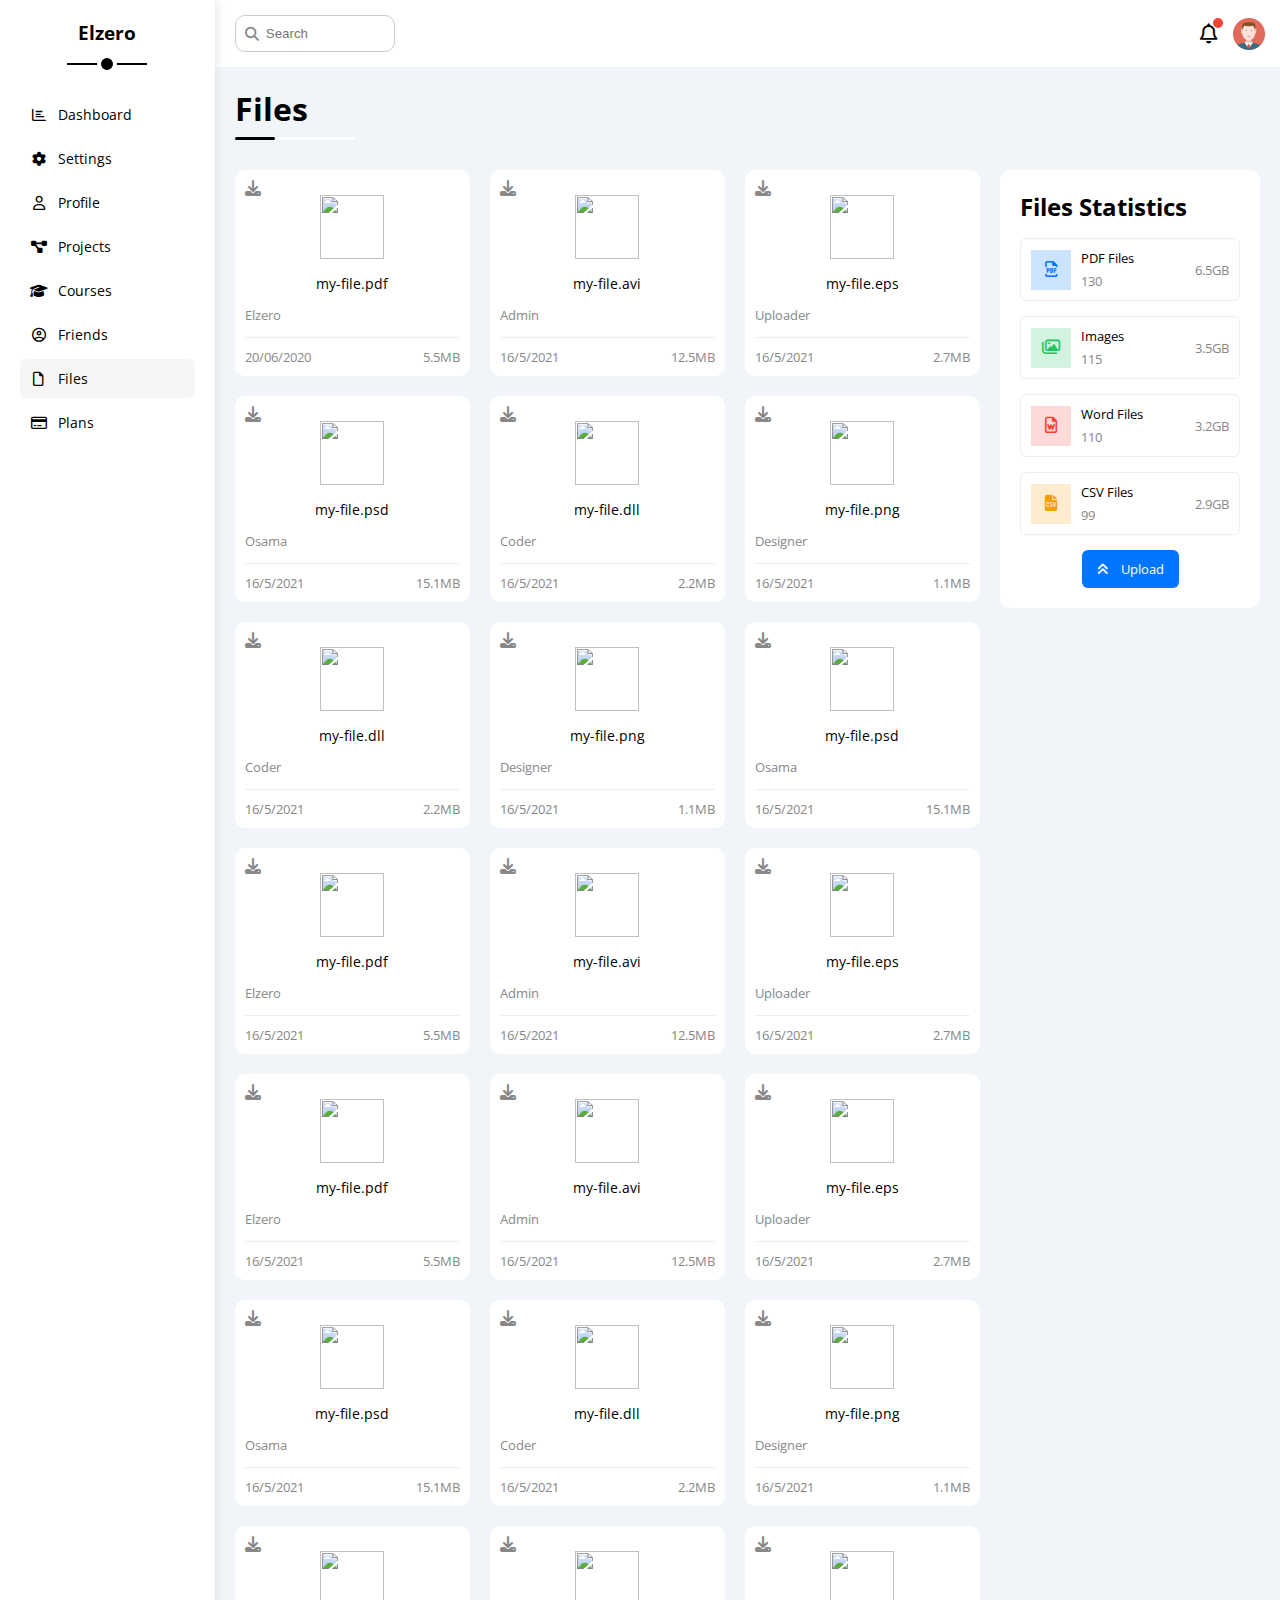
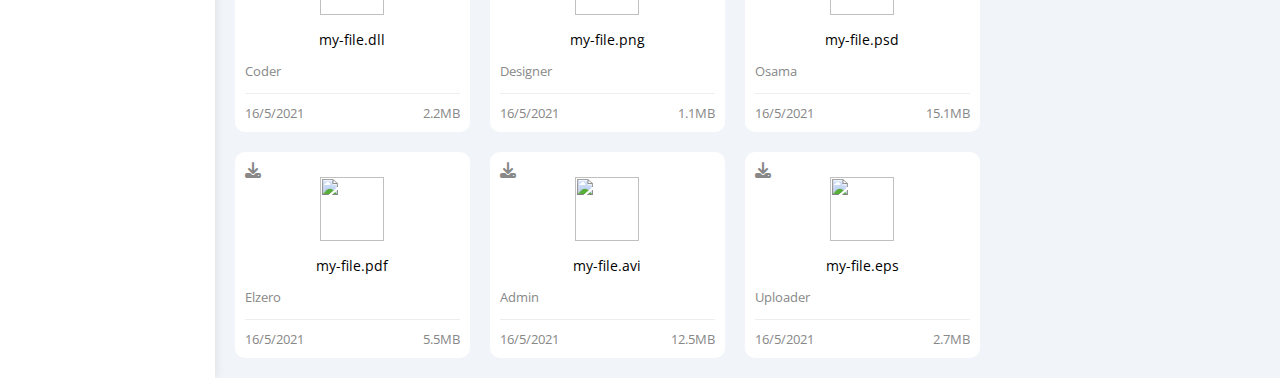
==== files.html @ bc7a1bca "Add files via upload" ====
<!DOCTYPE html>
<html lang="en">
  <head>
    <meta charset="UTF-8" />
    <meta http-equiv="X-UA-Compatible" content="IE=edge" />
    <meta name="viewport" content="width=device-width, initial-scale=1.0" />
    <title>Files</title>
    <link rel="stylesheet" href="./Css/All.min.css" />
    <link rel="stylesheet" href="./Css/Framework.css" />
    <link rel="stylesheet" href="./Css/Master.css" />
    <!-- <link rel="stylesheet" href="./Css/Normalize.css" /> -->
    <link rel="preconnect" href="https://fonts.googleapis.com" />
    <link rel="preconnect" href="https://fonts.gstatic.com" crossorigin />
    <link
      href="https://fonts.googleapis.com/css2?family=Open+Sans:wght@300;500&display=swap"
      rel="stylesheet"
    />
  </head>
  <body>
    <div class="page d-flex">
      <div class="sidebar bg-white p-20 p-relative">
        <h3 class="p-relative text-c mt-0">Elzero</h3>
        <ul>
          <li>
            <a
              class="d-flex align-center fs-14 c-black rad-6 p-10"
              href="index.html"
            >
              <i class="fa-regular fa-chart-bar fa-fw"></i>
              <span>Dashboard</span>
            </a>
          </li>
          <li>
            <a
              class="d-flex align-center fs-14 c-black rad-6 p-10"
              href="settings.html"
            >
              <i class="fa-solid fa-gear fa-fw"></i>
              <span>Settings</span>
            </a>
          </li>
          <li>
            <a
              class="d-flex align-center fs-14 c-black rad-6 p-10"
              href="profile.html"
            >
              <i class="fa-regular fa-user fa-fw"></i>
              <span>Profile</span>
            </a>
          </li>
          <li>
            <a
              class="d-flex align-center fs-14 c-black rad-6 p-10"
              href="projects.html"
            >
              <i class="fa-solid fa-diagram-project fa-fw"></i>
              <span>Projects</span>
            </a>
          </li>
          <li>
            <a
              class="d-flex align-center fs-14 c-black rad-6 p-10"
              href="courses.html"
            >
              <i class="fa-solid fa-graduation-cap fa-fw"></i>
              <span>Courses</span>
            </a>
          </li>
          <li>
            <a
              class="d-flex align-center fs-14 c-black rad-6 p-10"
              href="friends.html"
            >
              <i class="fa-regular fa-circle-user fa-fw"></i>
              <span>Friends</span>
            </a>
          </li>
          <li>
            <a
              class="active d-flex align-center fs-14 c-black rad-6 p-10"
              href="files.html"
            >
              <i class="fa-regular fa-file fa-fw"></i>
              <span>Files</span>
            </a>
          </li>
          <li>
            <a
              class="d-flex align-center fs-14 c-black rad-6 p-10"
              href="plans.html"
            >
              <i class="fa-regular fa-credit-card fa-fw"></i>
              <span>Plans</span>
            </a>
          </li>
        </ul>
      </div>
      <div class="content w-full">
        <!-- Start Head -->
        <div class="head bg-white p-15 between-flex">
          <div class="search p-relative">
            <input class="p-10" type="search" placeholder="Search" />
          </div>
          <div class="icons d-flex align-center">
            <span class="notification p-relative">
              <i class="fa-regular fa-bell fa-lg"></i>
            </span>
            <img src="./Img/avatar.png" alt="" />
          </div>
        </div>
        <!-- End Head -->
        <h1 class="p-relative">Files</h1>
        <div class="files-page d-flex m-20 gap-20">
          <div class="files-stats p-20 bg-white rad-10">
            <h2 class="mt-0 mb-15 txt-c-mobile">Files Statistics</h2>
            <div class="d-flex align-center border-eee p-10 rad-6 mb-15 fs-13">
              <i
                class="fa-regular fa-file-pdf fa-lg blue center-flex c-blue icon"
              ></i>
              <div class="info">
                <span>PDF Files</span>
                <span class="c-grey d-block mt-5">130</span>
              </div>
              <div class="size c-grey">6.5GB</div>
            </div>
            <div class="d-flex align-center border-eee p-10 rad-6 mb-15 fs-13">
              <i
                class="fa-regular fa-images fa-lg green center-flex c-green icon"
              ></i>
              <div class="info">
                <span>Images</span>
                <span class="c-grey d-block mt-5">115</span>
              </div>
              <div class="size c-grey">3.5GB</div>
            </div>
            <div class="d-flex align-center border-eee p-10 rad-6 mb-15 fs-13">
              <i
                class="fa-regular fa-file-word fa-lg red center-flex c-red icon"
              ></i>
              <div class="info">
                <span>Word Files</span>
                <span class="c-grey d-block mt-5">110</span>
              </div>
              <div class="size c-grey">3.2GB</div>
            </div>
            <div class="d-flex align-center border-eee p-10 rad-6 fs-13">
              <i
                class="fa-solid fa-file-csv fa-lg orange center-flex c-orange icon"
              ></i>
              <div class="info">
                <span>CSV Files</span>
                <span class="c-grey d-block mt-5">99</span>
              </div>
              <div class="size c-grey">2.9GB</div>
            </div>
            <a class="upload bg-blue c-white fs-13 rad-6 d-block w-fit" href="#"
              ><i class="fa-solid fa-angles-up mr-10"></i> Upload</a
            >
          </div>
          <div class="files-content d-grid gap-20">
            <div class="file bg-white p-10 rad-10">
              <i class="fa-solid fa-download c-grey p-absolute"></i>
              <div class="icon txt-c">
                <img class="mt-15 mb-15" src="./img/pdf.svg" alt="" />
              </div>
              <div class="txt-c mb-10 fs-14">my-file.pdf</div>
              <p class="c-grey fs-13">Elzero</p>
              <div class="info between-flex mt-10 pt-10 fs-13 c-grey">
                <span>20/06/2020</span>
                <span>5.5MB</span>
              </div>
            </div>
            <div class="file bg-white p-10 rad-10">
              <i class="fa-solid fa-download c-grey p-absolute"></i>
              <div class="icon txt-c">
                <img class="mt-15 mb-15" src="./img/avi.svg" alt="" />
              </div>
              <div class="txt-c mb-10 fs-14">my-file.avi</div>
              <p class="c-grey fs-13">Admin</p>
              <div class="info between-flex mt-10 pt-10 fs-13 c-grey">
                <span>16/5/2021</span>
                <span>12.5MB</span>
              </div>
            </div>
            <div class="file bg-white p-10 rad-10">
              <i class="fa-solid fa-download c-grey p-absolute"></i>
              <div class="icon txt-c">
                <img class="mt-15 mb-15" src="./img/eps.svg" alt="" />
              </div>
              <div class="txt-c mb-10 fs-14">my-file.eps</div>
              <p class="c-grey fs-13">Uploader</p>
              <div class="info between-flex mt-10 pt-10 fs-13 c-grey">
                <span>16/5/2021</span>
                <span>2.7MB</span>
              </div>
            </div>
            <div class="file bg-white p-10 rad-10">
              <i class="fa-solid fa-download c-grey p-absolute"></i>
              <div class="icon txt-c">
                <img class="mt-15 mb-15" src="./img/psd.svg" alt="" />
              </div>
              <div class="txt-c mb-10 fs-14">my-file.psd</div>
              <p class="c-grey fs-13">Osama</p>
              <div class="info between-flex mt-10 pt-10 fs-13 c-grey">
                <span>16/5/2021</span>
                <span>15.1MB</span>
              </div>
            </div>
            <div class="file bg-white p-10 rad-10">
              <i class="fa-solid fa-download c-grey p-absolute"></i>
              <div class="icon txt-c">
                <img class="mt-15 mb-15" src="./img/dll.svg" alt="" />
              </div>
              <div class="txt-c mb-10 fs-14">my-file.dll</div>
              <p class="c-grey fs-13">Coder</p>
              <div class="info between-flex mt-10 pt-10 fs-13 c-grey">
                <span>16/5/2021</span>
                <span>2.2MB</span>
              </div>
            </div>
            <div class="file bg-white p-10 rad-10">
              <i class="fa-solid fa-download c-grey p-absolute"></i>
              <div class="icon txt-c">
                <img class="mt-15 mb-15" src="./img/png.svg" alt="" />
              </div>
              <div class="txt-c mb-10 fs-14">my-file.png</div>
              <p class="c-grey fs-13">Designer</p>
              <div class="info between-flex mt-10 pt-10 fs-13 c-grey">
                <span>16/5/2021</span>
                <span>1.1MB</span>
              </div>
            </div>
            <div class="file bg-white p-10 rad-10">
              <i class="fa-solid fa-download c-grey p-absolute"></i>
              <div class="icon txt-c">
                <img class="mt-15 mb-15" src="./img/dll.svg" alt="" />
              </div>
              <div class="txt-c mb-10 fs-14">my-file.dll</div>
              <p class="c-grey fs-13">Coder</p>
              <div class="info between-flex mt-10 pt-10 fs-13 c-grey">
                <span>16/5/2021</span>
                <span>2.2MB</span>
              </div>
            </div>
            <div class="file bg-white p-10 rad-10">
              <i class="fa-solid fa-download c-grey p-absolute"></i>
              <div class="icon txt-c">
                <img class="mt-15 mb-15" src="./img/png.svg" alt="" />
              </div>
              <div class="txt-c mb-10 fs-14">my-file.png</div>
              <p class="c-grey fs-13">Designer</p>
              <div class="info between-flex mt-10 pt-10 fs-13 c-grey">
                <span>16/5/2021</span>
                <span>1.1MB</span>
              </div>
            </div>
            <div class="file bg-white p-10 rad-10">
              <i class="fa-solid fa-download c-grey p-absolute"></i>
              <div class="icon txt-c">
                <img class="mt-15 mb-15" src="./img/psd.svg" alt="" />
              </div>
              <div class="txt-c mb-10 fs-14">my-file.psd</div>
              <p class="c-grey fs-13">Osama</p>
              <div class="info between-flex mt-10 pt-10 fs-13 c-grey">
                <span>16/5/2021</span>
                <span>15.1MB</span>
              </div>
            </div>
            <div class="file bg-white p-10 rad-10">
              <i class="fa-solid fa-download c-grey p-absolute"></i>
              <div class="icon txt-c">
                <img class="mt-15 mb-15" src="./img/pdf.svg" alt="" />
              </div>
              <div class="txt-c mb-10 fs-14">my-file.pdf</div>
              <p class="c-grey fs-13">Elzero</p>
              <div class="info between-flex mt-10 pt-10 fs-13 c-grey">
                <span>16/5/2021</span>
                <span>5.5MB</span>
              </div>
            </div>
            <div class="file bg-white p-10 rad-10">
              <i class="fa-solid fa-download c-grey p-absolute"></i>
              <div class="icon txt-c">
                <img class="mt-15 mb-15" src="./img/avi.svg" alt="" />
              </div>
              <div class="txt-c mb-10 fs-14">my-file.avi</div>
              <p class="c-grey fs-13">Admin</p>
              <div class="info between-flex mt-10 pt-10 fs-13 c-grey">
                <span>16/5/2021</span>
                <span>12.5MB</span>
              </div>
            </div>
            <div class="file bg-white p-10 rad-10">
              <i class="fa-solid fa-download c-grey p-absolute"></i>
              <div class="icon txt-c">
                <img class="mt-15 mb-15" src="./img/eps.svg" alt="" />
              </div>
              <div class="txt-c mb-10 fs-14">my-file.eps</div>
              <p class="c-grey fs-13">Uploader</p>
              <div class="info between-flex mt-10 pt-10 fs-13 c-grey">
                <span>16/5/2021</span>
                <span>2.7MB</span>
              </div>
            </div>
            <div class="file bg-white p-10 rad-10">
              <i class="fa-solid fa-download c-grey p-absolute"></i>
              <div class="icon txt-c">
                <img class="mt-15 mb-15" src="./img/pdf.svg" alt="" />
              </div>
              <div class="txt-c mb-10 fs-14">my-file.pdf</div>
              <p class="c-grey fs-13">Elzero</p>
              <div class="info between-flex mt-10 pt-10 fs-13 c-grey">
                <span>16/5/2021</span>
                <span>5.5MB</span>
              </div>
            </div>
            <div class="file bg-white p-10 rad-10">
              <i class="fa-solid fa-download c-grey p-absolute"></i>
              <div class="icon txt-c">
                <img class="mt-15 mb-15" src="./img/avi.svg" alt="" />
              </div>
              <div class="txt-c mb-10 fs-14">my-file.avi</div>
              <p class="c-grey fs-13">Admin</p>
              <div class="info between-flex mt-10 pt-10 fs-13 c-grey">
                <span>16/5/2021</span>
                <span>12.5MB</span>
              </div>
            </div>
            <div class="file bg-white p-10 rad-10">
              <i class="fa-solid fa-download c-grey p-absolute"></i>
              <div class="icon txt-c">
                <img class="mt-15 mb-15" src="./img/eps.svg" alt="" />
              </div>
              <div class="txt-c mb-10 fs-14">my-file.eps</div>
              <p class="c-grey fs-13">Uploader</p>
              <div class="info between-flex mt-10 pt-10 fs-13 c-grey">
                <span>16/5/2021</span>
                <span>2.7MB</span>
              </div>
            </div>
            <div class="file bg-white p-10 rad-10">
              <i class="fa-solid fa-download c-grey p-absolute"></i>
              <div class="icon txt-c">
                <img class="mt-15 mb-15" src="./img/psd.svg" alt="" />
              </div>
              <div class="txt-c mb-10 fs-14">my-file.psd</div>
              <p class="c-grey fs-13">Osama</p>
              <div class="info between-flex mt-10 pt-10 fs-13 c-grey">
                <span>16/5/2021</span>
                <span>15.1MB</span>
              </div>
            </div>
            <div class="file bg-white p-10 rad-10">
              <i class="fa-solid fa-download c-grey p-absolute"></i>
              <div class="icon txt-c">
                <img class="mt-15 mb-15" src="./img/dll.svg" alt="" />
              </div>
              <div class="txt-c mb-10 fs-14">my-file.dll</div>
              <p class="c-grey fs-13">Coder</p>
              <div class="info between-flex mt-10 pt-10 fs-13 c-grey">
                <span>16/5/2021</span>
                <span>2.2MB</span>
              </div>
            </div>
            <div class="file bg-white p-10 rad-10">
              <i class="fa-solid fa-download c-grey p-absolute"></i>
              <div class="icon txt-c">
                <img class="mt-15 mb-15" src="./img/png.svg" alt="" />
              </div>
              <div class="txt-c mb-10 fs-14">my-file.png</div>
              <p class="c-grey fs-13">Designer</p>
              <div class="info between-flex mt-10 pt-10 fs-13 c-grey">
                <span>16/5/2021</span>
                <span>1.1MB</span>
              </div>
            </div>
            <div class="file bg-white p-10 rad-10">
              <i class="fa-solid fa-download c-grey p-absolute"></i>
              <div class="icon txt-c">
                <img class="mt-15 mb-15" src="./img/dll.svg" alt="" />
              </div>
              <div class="txt-c mb-10 fs-14">my-file.dll</div>
              <p class="c-grey fs-13">Coder</p>
              <div class="info between-flex mt-10 pt-10 fs-13 c-grey">
                <span>16/5/2021</span>
                <span>2.2MB</span>
              </div>
            </div>
            <div class="file bg-white p-10 rad-10">
              <i class="fa-solid fa-download c-grey p-absolute"></i>
              <div class="icon txt-c">
                <img class="mt-15 mb-15" src="./img/png.svg" alt="" />
              </div>
              <div class="txt-c mb-10 fs-14">my-file.png</div>
              <p class="c-grey fs-13">Designer</p>
              <div class="info between-flex mt-10 pt-10 fs-13 c-grey">
                <span>16/5/2021</span>
                <span>1.1MB</span>
              </div>
            </div>
            <div class="file bg-white p-10 rad-10">
              <i class="fa-solid fa-download c-grey p-absolute"></i>
              <div class="icon txt-c">
                <img class="mt-15 mb-15" src="./img/psd.svg" alt="" />
              </div>
              <div class="txt-c mb-10 fs-14">my-file.psd</div>
              <p class="c-grey fs-13">Osama</p>
              <div class="info between-flex mt-10 pt-10 fs-13 c-grey">
                <span>16/5/2021</span>
                <span>15.1MB</span>
              </div>
            </div>
            <div class="file bg-white p-10 rad-10">
              <i class="fa-solid fa-download c-grey p-absolute"></i>
              <div class="icon txt-c">
                <img class="mt-15 mb-15" src="./img/pdf.svg" alt="" />
              </div>
              <div class="txt-c mb-10 fs-14">my-file.pdf</div>
              <p class="c-grey fs-13">Elzero</p>
              <div class="info between-flex mt-10 pt-10 fs-13 c-grey">
                <span>16/5/2021</span>
                <span>5.5MB</span>
              </div>
            </div>
            <div class="file bg-white p-10 rad-10">
              <i class="fa-solid fa-download c-grey p-absolute"></i>
              <div class="icon txt-c">
                <img class="mt-15 mb-15" src="./img/avi.svg" alt="" />
              </div>
              <div class="txt-c mb-10 fs-14">my-file.avi</div>
              <p class="c-grey fs-13">Admin</p>
              <div class="info between-flex mt-10 pt-10 fs-13 c-grey">
                <span>16/5/2021</span>
                <span>12.5MB</span>
              </div>
            </div>
            <div class="file bg-white p-10 rad-10">
              <i class="fa-solid fa-download c-grey p-absolute"></i>
              <div class="icon txt-c">
                <img class="mt-15 mb-15" src="./img/eps.svg" alt="" />
              </div>
              <div class="txt-c mb-10 fs-14">my-file.eps</div>
              <p class="c-grey fs-13">Uploader</p>
              <div class="info between-flex mt-10 pt-10 fs-13 c-grey">
                <span>16/5/2021</span>
                <span>2.7MB</span>
              </div>
            </div>
          </div>
        </div>
      </div>
    </div>
  </body>
</html>
---- Css/Framework.css ----
:root {
    --blue-color: #0075ff;
    --blue-alt-color: #0d69d5;
    --orange-color: #f59e0b;
    --green-color: #22c55e;
    --red-color: #f44336;
    --grey-color: #888;
}

/* Start Box */
.d-flex {
    display: flex;
}

.align-center {
    align-items: center;
}

.space-between {
    justify-content: space-between;
}

.d-grid {
    display: grid;
}

.gap-20 {
    gap: 20px;
}

.d-block {
    display: block;
}

.f-wrap {
    flex-wrap: wrap;
}

@media (max-width: 767px) {
    .block-mobile {
        display: block;
    }

    .hide-mobile {
        display: none;
    }
}

/* End Box */
/* Start Padding + Margin */
.p-6 {
    padding: 6px 10px;
}

.p-10 {
    padding: 10px;
}

.p-15 {
    padding: 15px;
}

.p-20 {
    padding: 20px;
}

.pt-10 {
    padding-top: 10px;
}

.pt-15 {
    padding-top: 15px;
}

.pt-20 {
    padding-top: 20px;
}

.pb-10 {
    padding-bottom: 10px;
}

.pb-15 {
    padding-bottom: 15px;
}

.pb-20 {
    padding-bottom: 20px;
}

.pl-15 {
    padding-left: 15px;
}

.m-0 {
    margin: 0;
}

.m-15 {
    margin: 15px;
}

.m-20 {
    margin: 20px;
}

.mt-0 {
    margin-top: 0px;
}

.mt-5 {
    margin-top: 5px;
}

.mt-10 {
    margin-top: 10px;
}

.mt-15 {
    margin-top: 15px;
}

.mt-20 {
    margin-top: 20px;
}

.mt-25 {
    margin-top: 25px;
}

.mr-10 {
    margin-right: 10px;
}

.mr-15 {
    margin-right: 15px;
}

.mb-0 {
    margin-bottom: 0px;
}

.mb-5 {
    margin-bottom: 5px;
}

.mb-10 {
    margin-bottom: 10px;
}

.mb-15 {
    margin-bottom: 15px;
}

.mb-20 {
    margin-bottom: 20px;
}

.mb-25 {
    margin-bottom: 25px;
}

/* End Padding + Margin */
/* Start Color */
.bg-white {
    background-color: white;
}

.bg-eee {
    background-color: #eee;
}

.bg-blue {
    background-color: var(--blue-color);
}

.bg-orange {
    background-color: var(--orange-color);
}

.bg-green {
    background-color: var(--green-color);
}

.bg-red {
    background-color: var(--red-color);
}

.c-white {
    color: white;
}

.c-black {
    color: black;
}

.c-grey {
    color: var(--grey-color);
}

.c-blue {
    color: var(--blue-color);
}

.c-green {
    color: var(--green-color);
}

.c-orange {
    color: var(--orange-color);
}

.c-red {
    color: var(--red-color);
}

/* End Color */
/* Start Position */
.p-relative {
    position: relative;
}

.p-absolute {
    position: absolute;
}

/* End Position */
/* Start Font  */
.text-c {
    text-align: center;
}

.txt-c {
    text-align: center;
}

.fs-13 {
    font-size: 13px;
}

.fs-14 {
    font-size: 14px;
}

.fs-15 {
    font-size: 15px;
}

.fs-25 {
    font-size: 25px;
}

.fw-bold {
    font-weight: bold;
}

@media (max-width: 767px) {
    .txt-c-mobile {
        text-align: center;
    }
}

/* End Font */
/* Start Border */
.rad-half {
    border-radius: 50%;
}

.rad-6 {
    border-radius: 6px;
    -webkit-border-radius: 6px;
    -moz-border-radius: 6px;
    -ms-border-radius: 6px;
    -o-border-radius: 6px;
}

.rad-10 {
    border-radius: 10px;
    -webkit-border-radius: 10px;
    -moz-border-radius: 10px;
    -ms-border-radius: 10px;
    -o-border-radius: 10px;
}

.b-none {
    border: none;
}

.border-ccc {
    border: 1px solid #ccc;
}

.border-eee {
    border: 1px solid #eee;
}

/* End Border */

/* Start Width & height */
.w-full {
    width: 100%;
}

.h-full {
    height: 100%;
}

.w-fit {
    width: fit-content;
}

.w-100 {
    width: 100px;
}

.h-100 {
    height: 100px;
}

/* End Width & height */
/* Start Components */
.center-flex {
    display: flex;
    justify-content: center;
    align-items: center;
}

.between-flex {
    display: flex;
    align-items: center;
    justify-content: space-between;
}

.btn-shape {
    padding: 4px 10px;
    border-radius: 6px;
    -webkit-border-radius: 6px;
    -moz-border-radius: 6px;
    -ms-border-radius: 6px;
    -o-border-radius: 6px;
}

/* End Components  */
---- Css/Master.css ----
* {
    box-sizing: border-box;
}

:root {
    --blue-color: #0075ff;
    --blue-alt-color: #0d69d5;
    --orange-color: #f59e0b;
    --green-color: #22c55e;
    --red-color: #f44336;
    --grey-color: #888;
}

body {
    font-family: 'Open Sans', sans-serif;
    margin: 0;
}

*:focus {
    outline: none;
}

a {
    text-decoration: none;
}

ul {
    list-style: none;
    padding: 0;
}

::-webkit-scrollbar {
    width: 15px;
}

::-webkit-scrollbar-track {
    background: white;
}

::-webkit-scrollbar-thumb {
    background: var(--blue-color);
}

::-webkit-scrollbar-thumb:hover {
    background: var(--blue-alt-color);
}

.page {
    background-color: #f1f5f9;
    min-height: 100vh;
}

/* Start Sidebar */
.sidebar {
    width: 250px;
    box-shadow: 0 0 10px #ddd;
}

.sidebar>h3 {
    margin-bottom: 50px;
}

.sidebar>h3::before,
.sidebar>h3::after {
    content: '';
    background-color: black;
    transform: translateX(-50%);
    -webkit-transform: translateX(-50%);
    -moz-transform: translateX(-50%);
    -ms-transform: translateX(-50%);
    -o-transform: translateX(-50%);
    left: 50%;
    position: absolute;
}

.sidebar>h3::before {
    width: 80px;
    height: 2px;
    bottom: -20px;
}

.sidebar>h3::after {
    bottom: -29px;
    width: 12px;
    height: 12px;
    border-radius: 50%;
    border: 4px solid white;

}

.sidebar ul li a {
    transition: 0.3px;
    -webkit-transition: 0.3px;
    -moz-transition: 0.3px;
    -ms-transition: 0.3px;
    -o-transition: 0.3px;
    margin-bottom: 5px;
}

.sidebar ul li a:hover {
    background-color: #f6f6f6;
}

.sidebar ul li a.active {
    background-color: #f6f6f6;
}

.sidebar ul li a span {
    font-size: 14px;
    margin-left: 10px;
}

@media (max-width: 767px) {
    .sidebar {
        width: 58px;
        padding: 10px;
    }

    .sidebar>h3 {
        font-size: 13px;
        margin-bottom: 15px;
    }

    .sidebar>h3::before,
    .sidebar>h3::after {
        display: none;
    }

    .sidebar ul li a span {
        display: none;
    }
}

/* End Sidebar */
/* Start Content */
.content {
    overflow: hidden;
}

.head .search::before {
    font-family: var(--fa-style-family-classic);
    content: "\f002";
    font-weight: 900;
    position: absolute;
    left: 15px;
    top: 50%;
    transform: translateY(-50%);
    -webkit-transform: translateY(-50%);
    -moz-transform: translateY(-50%);
    -ms-transform: translateY(-50%);
    -o-transform: translateY(-50%);
    font-size: 14px;
    color: var(--grey-color);
}

.head .search input {
    border: 1px solid #ccc;
    border-radius: 10px;
    -webkit-border-radius: 10px;
    -moz-border-radius: 10px;
    -ms-border-radius: 10px;
    -o-border-radius: 10px;
    margin-left: 5px;
    padding-left: 30px;
    width: 160px;
    transition: width 0.3s;
    -webkit-transition: width 0.3s;
    -moz-transition: width 0.3s;
    -ms-transition: width 0.3s;
    -o-transition: width 0.3s;
}

.head .search input:focus {
    width: 200px;
}

.head .search input:focus::placeholder {
    opacity: 0;
}

.head .icons .notification::before {
    content: "";
    position: absolute;
    width: 10px;
    height: 10px;
    background-color: var(--red-color);
    border-radius: 50%;
    -webkit-border-radius: 50%;
    -moz-border-radius: 50%;
    -ms-border-radius: 50%;
    -o-border-radius: 50%;
    right: -5px;
    top: -5px;
}

.head .icons img {
    width: 32px;
    height: 32px;
    margin-left: 15px;
}

.page h1 {
    margin: 20px 20px 40px;
}

.page h1::before,
.page h1::after {
    content: '';
    height: 3px;
    position: absolute;
    bottom: -10px;
    left: 0;
    border-radius: 3px;
    -webkit-border-radius: 3px;
    -moz-border-radius: 3px;
    -ms-border-radius: 3px;
    -o-border-radius: 3px;
}

.page h1::before {
    background-color: white;
    width: 120px;
}

.page h1::after {
    background-color: black;
    width: 40px;
}

.wrapper {
    grid-template-columns: repeat(auto-fill, minmax(450px, 1fr));
    margin-left: 20px;
    margin-right: 20px;
    margin-bottom: 20px;
}

@media (max-width: 767px) {
    .wrapper {
        grid-template-columns: minmax(200px, 1fr);
        margin-left: 10px;
        margin-right: 10px;
        gap: 10px;
    }
}

/* End Content */
/* Start Welcome Widget */
.welcome {
    overflow: hidden;
}

.welcome .intro img {
    width: 200px;
    margin-bottom: -10px;
}

.welcome .avatar {
    width: 64px;
    height: 64px;
    border-radius: 50%;
    -webkit-border-radius: 50%;
    -moz-border-radius: 50%;
    -ms-border-radius: 50%;
    -o-border-radius: 50%;
    border: 2px solid white;
    padding: 2px;
    box-shadow: 0 0 5px #ddd;
    margin-left: 20px;
    margin-top: -32px;
}

.welcome .body {
    border-top: 1px solid #eee;
    border-bottom: 1px solid #eee;
}

.welcome .body>div {
    flex: 1;
}

.welcome .body .visit {
    margin: 0 15px 15px auto;
    transition: 0.3s;
    -webkit-transition: 0.3s;
    -moz-transition: 0.3s;
    -ms-transition: 0.3s;
    -o-transition: 0.3s;
}

.welcome .body .visit:hover {
    background-color: var(--blue-alt-color);
}

@media (max-width: 767px) {
    .welcome .intro {
        padding-bottom: 30px;
    }

    .welcome .avatar {
        margin-left: 0;
    }

    .welcome .body>div:not(:last-child) {
        margin-bottom: 20px;
    }
}

/* End Welcome Widget */
/* Start Quick Draft Widget */
.quick-draft textarea {
    resize: none;
    min-height: 180px;
}

.quick-draft .save {
    margin-left: auto;
    transition: 0.3s;
    -webkit-transition: 0.3s;
    -moz-transition: 0.3s;
    -ms-transition: 0.3s;
    -o-transition: 0.3s;
    cursor: pointer;
}

.quick-draft .save:hover {
    background-color: var(--blue-alt-color);
}

/* End Quick Draft Widget */
/* Start Targets */
.targets .target-row .icon {
    width: 80px;
    height: 80px;
    margin-right: 15px;
}

.targets .details {
    flex: 1;
}

.targets .details .progress {
    height: 4px;
}

.targets .details .progress>span {
    position: absolute;
    left: 0;
    top: 0;
    height: 100%;
}

.targets .details .progress>span span {
    position: absolute;
    bottom: 16px;
    right: -16px;
    color: white;
    padding: 2px 5px;
    border-radius: 6px;
    -webkit-border-radius: 6px;
    -moz-border-radius: 6px;
    -ms-border-radius: 6px;
    -o-border-radius: 6px;
    font-size: 13px;
}

.targets .details .progress>span span::after {
    content: "";
    border-color: transparent;
    border-width: 5px;
    border-style: solid;
    position: absolute;
    bottom: -10px;
    left: 50%;
    transform: translateX(-50%);
    -webkit-transform: translateX(-50%);
    -moz-transform: translateX(-50%);
    -ms-transform: translateX(-50%);
    -o-transform: translateX(-50%);
}

.targets .details .progress>.blue span::after {
    border-top-color: var(--blue-color);
}

.targets .details .progress>.orange span::after {
    border-top-color: var(--orange-color);
}

.targets .details .progress>.green span::after {
    border-top-color: var(--green-color);
}

.blue .icon,
.blue .progress {
    background-color: rgb(0 117 255 / 20%);
}

.orange .icon,
.orange .progress {
    background-color: rgb(245 158 11 / 20%);
}

.green .icon,
.green .progress {
    background-color: rgb(34 197 94 / 20%);
}

/* End Targets */
/* Start Tickets */
.tickets .box {
    border: 1px solid #ccc;
    width: calc(50% - 10px);
}

@media (max-width: 767px) {
    .tickets .box {
        width: 100%;
    }
}

/* End Tickets */
/* Start Latest News  */
.latest-news .news-row:not(:last-of-type) {
    margin-bottom: 20px;
    padding-bottom: 20px;
    border-bottom: 1px solid #eee;
}

.latest-news .news-row img {
    width: 100px;
    border-radius: 6px;
    -webkit-border-radius: 6px;
    -moz-border-radius: 6px;
    -ms-border-radius: 6px;
    -o-border-radius: 6px;
    margin-right: 15px;
}

.latest-news .info {
    flex-grow: 1;
}

.latest-news .info h3 {
    margin: 0 0 6px;
    font-size: 16px;
}

@media (max-width: 767px) {
    .latest-news .news-row {
        display: block;
    }

    .latest-news .news-row .label {
        margin: 10px auto;
        width: fit-content;
    }
}

/* End Latest News */
/* Start Tasks  */
.tasks .task-row:not(:last-of-type) {
    margin-bottom: 15px;
    padding-bottom: 15px;
    border-bottom: 1px solid #eee;
}

.tasks .info {
    flex-grow: 1;
}

.tasks .done {
    opacity: 0.3;
}

.tasks .done p,
.tasks .done h3 {
    text-decoration: line-through;
}

.tasks .delete {
    cursor: pointer;
    transition: 0.3s;
}

.tasks .delete:hover {
    color: var(--red-color);
}

/* End Tasks */
/* Start Latest Uploads */
.latest-uploads ul li:not(:last-child) {
    border-bottom: 1px solid #eee;
}

.latest-uploads ul li img {
    width: 40px;
    height: 40px;
}

/* End Lates Uploads */
/* Start Last Project */
.last-project ul::before {
    content: "";
    position: absolute;
    left: 11px;
    width: 2px;
    height: 100%;
    background-color: var(--blue-color);

}

.last-project ul li::before {
    content: "";
    width: 20px;
    height: 20px;
    display: block;
    border-radius: 50%;
    -webkit-border-radius: 50%;
    -moz-border-radius: 50%;
    -ms-border-radius: 50%;
    -o-border-radius: 50%;
    background-color: white;
    border: 2px solid white;
    outline: 2px solid var(--blue-color);
    margin-right: 15px;
    z-index: 1;
}

.last-project ul li.done::before {
    background-color: var(--blue-color);
}

.last-project ul li.current::before {
    animation: change-color 0.8s infinite alternate;
    -webkit-animation: change-color 0.8s infinite alternate;
}

.last-project .launch-icon {
    position: absolute;
    width: 160px;
    right: 0;
    bottom: 0;
    opacity: 0.2;
}

/* End Last Project */
/* Start Reminders */
.reminders ul li .key {
    width: 15px;
    height: 15px;
}

.reminders ul li>.blue {
    border-left: 2px solid var(--blue-color);
}

.reminders ul li>.green {
    border-left: 2px solid var(--green-color);
}

.reminders ul li>.orange {
    border-left: 2px solid var(--orange-color);
}

.reminders ul li>.red {
    border-left: 2px solid var(--red-color);
}

/* End Reminders */
/* Start Latest Post */
.latest-post .avatar {
    width: 48px;
    height: 48px;
}

.latest-post .post-content {
    text-transform: capitalize;
    line-height: 1.8;
    border-top: 1px solid #eee;
    border-bottom: 1px solid #eee;
    min-height: 140px;
}

/* End Latest Post */
/* Start Social Media */
.social-media .box {
    padding-left: 70px;

}

.social-media .box i {
    position: absolute;
    left: 0px;
    top: 0px;
    width: 52px;
    transition: 0.3s;
    -webkit-transition: 0.3s;
    -moz-transition: 0.3s;
    -ms-transition: 0.3s;
    -o-transition: 0.3s;
}

.social-media .box i:hover {
    transform: rotate(5deg);
    -webkit-transform: rotate(5deg);
    -moz-transform: rotate(5deg);
    -ms-transform: rotate(5deg);
    -o-transform: rotate(5deg);
}

.social-media .twitter {
    background-color: rgb(29 161 242 / 20%);
    color: #1da1f2;
}

.social-media .twitter i,
.social-media .twitter a {
    background-color: #1da1f2;
}

.social-media .instagram {
    background-color: rgb(225 48 108 / 20%);
    color: #e1306c;
}

.social-media .instagram i,
.social-media .instagram a {
    background-color: #e1306c;
}

.social-media .youtube {
    background-color: rgb(255 0 0 / 20%);
    color: #ff0000;
}

.social-media .youtube i,
.social-media .youtube a {
    background-color: #ff0000;
}

.social-media .linkedin {
    background-color: rgb(0 119 181 / 20%);
    color: #0077b5;
}

.social-media .linkedin i,
.social-media .linkedin a {
    background-color: #0077b5;
}

/* End Social Media */
/* Start Project Table  */
.projects .responsive-table {
    overflow-x: auto;
}

.projects table {
    min-width: 1000px;
    border-spacing: 0;
}

.projects thead td {
    background-color: #eee;
    font-weight: bold;
}

.projects table td {
    padding: 15px;
}

.projects tbody td {
    border-bottom: 1px solid #eee;
    border-left: 1px solid #eee;
    transition: 0.3s;
    -webkit-transition: 0.3s;
    -moz-transition: 0.3s;
    -ms-transition: 0.3s;
    -o-transition: 0.3s;
}

.projects table tbody tr td:last-child {
    border-right: 1px solid #eee;
}

.projects tbody tr:hover td {
    background-color: #faf7f7;
}

.projects table img {
    width: 32px;
    height: 32px;
    border-radius: 50px;
    -webkit-border-radius: 50px;
    -moz-border-radius: 50px;
    -ms-border-radius: 50px;
    -o-border-radius: 50px;
    padding: 2px;
    background-color: white;
}

.projects table img:not(:first-child) {
    margin-left: -20px;
}

.projects table .label {
    font-size: 13px;
}

/* End Project Table */
/* Start Settings */
.settings-page {
    grid-template-columns: repeat(auto-fill, minmax(500px, 1fr));
}

@media (max-width: 767px) {
    .settings-page {
        grid-template-columns: minmax(100px, 1fr);
        margin-left: 10px;
        margin-right: 10px;
        gap: 10px;
    }
}

.settings-page .close-message {
    border: 1px solid #ccc;
    resize: none;
    min-height: 150px;
}

.settings-page .email {
    display: inline-flex;
    width: calc(100% - 80px);
}

.settings-page .sec-box {
    padding-bottom: 15px;
}

.settings-page .sec-box:not(:last-of-type) {
    border-bottom: 1px solid #eee;
}

.settings-page .sec-box .button {
    transition: 0.3s;
    -webkit-transition: 0.3s;
    -moz-transition: 0.3s;
    -ms-transition: 0.3s;
    -o-transition: 0.3s;
}

.settings-page .sec-box .button:hover {
    background-color: var(--blue-alt-color);
}

.settings-page .close-message:focus {
    box-shadow: 0px 0px 2px var(--blue-color);
}

.settings-page .close-message::placeholder {
    transition: 0.3s;
    -webkit-transition: 0.3s;
    -moz-transition: 0.3s;
    -ms-transition: 0.3s;
    -o-transition: 0.3s;
}

.settings-page .close-message:focus::placeholder {
    opacity: 0;
}

.settings-page .social-boxes i {
    width: 40px;
    height: 40px;
    background-color: #f6f6f6;
    border: 1px solid #ddd;
    border-right: none;
    border-radius: 6px 0 0 6px;
    -webkit-border-radius: 6px 0 0 6px;
    -moz-border-radius: 6px 0 0 6px;
    -ms-border-radius: 6px 0 0 6px;
    -o-border-radius: 6px 0 0 6px;
    transition: 0.3s;
    -webkit-transition: 0.3s;
    -moz-transition: 0.3s;
    -ms-transition: 0.3s;
    -o-transition: 0.3s;
}

.settings-page .social-boxes input {
    height: 40px;
    background-color: #f6f6f6;
    border: 1px solid #ddd;
    padding-left: 10px;
    border-radius: 0 6px 6px 0;
}

.settings-page .social-boxes>div:focus-within i {
    color: black;
}

.widgets-control .control input {
    cursor: pointer;
}

.widgets-control .control input[type="checkbox"] {
    -webkit-appearance: none;
    appearance: none;
}

.widgets-control .control label {
    padding-left: 30px;
    cursor: pointer;
    position: relative;
}

.widgets-control .control label::before,
.widgets-control .control label::after {
    position: absolute;
    left: 0;
    top: 50%;
    margin-top: -9px;
    border-radius: 4px;
    -webkit-border-radius: 4px;
    -moz-border-radius: 4px;
    -ms-border-radius: 4px;
    -o-border-radius: 4px;
}

.widgets-control .control label::before {
    content: "";
    width: 14px;
    height: 14px;
    border: 2px solid var(--grey-color);
}

.widgets-control .control label:hover::before {
    border-color: var(--blue-alt-color);
}

.widgets-control .control label::after {
    font-family: var(--fa-style-family-classic);
    content: "\f00c";
    font-weight: 900;
    background-color: var(--blue-color);
    color: white;
    font-size: 12px;
    width: 18px;
    height: 18px;
    display: flex;
    align-items: center;
    justify-content: center;
    transform: scale(0) rotate(360deg);
    -webkit-transform: scale(0) rotate(360deg);
    -moz-transform: scale(0) rotate(360deg);
    -ms-transform: scale(0) rotate(360deg);
    -o-transform: scale(0) rotate(360deg);
    transition: 0.3s;
    -webkit-transition: 0.3s;
    -moz-transition: 0.3s;
    -ms-transition: 0.3s;
    -o-transition: 0.3s;
}

.widgets-control .control input[type="checkbox"]:checked+label::after {
    transform: scale(1);
    -webkit-transform: scale(1);
    -moz-transform: scale(1);
    -ms-transform: scale(1);
    -o-transform: scale(1);
}

.backup-control input[type="radio"] {
    -webkit-appearance: none;
    appearance: none;
}

.backup-control .date label {
    padding-left: 30px;
    cursor: pointer;
    position: relative;
}

.backup-control .date label::before {
    content: "";
    position: absolute;
    top: 50%;
    left: 0;
    margin-top: -11px;
    width: 18px;
    height: 18px;
    border: 2px solid var(--grey-color);
    border-radius: 50%;
    -webkit-border-radius: 50%;
    -moz-border-radius: 50%;
    -ms-border-radius: 50%;
    -o-border-radius: 50%;
}

.backup-control .date label::after {
    content: "";
    position: absolute;
    left: 5px;
    top: 5px;
    width: 12px;
    height: 12px;
    background: var(--blue-color);
    border-radius: 50%;
    -webkit-border-radius: 50%;
    -moz-border-radius: 50%;
    -ms-border-radius: 50%;
    -o-border-radius: 50%;
    transition: 0.3s;
    -webkit-transition: 0.3s;
    -moz-transition: 0.3s;
    -ms-transition: 0.3s;
    -o-transition: 0.3s;
    transform: scale(0);
}

.backup-control .date input[type="radio"]:checked+label::before {
    border-color: var(--blue-color);
}

.backup-control .date input[type="radio"]:checked+label::after {
    transform: scale(1);
}

.backup-control .servers {
    border-top: 1px solid #eee;
    padding-top: 20px;
}

@media (max-width: 767px) {
    .backup-control .servers {
        flex-wrap: wrap;
    }
}

.backup-control .servers .server {
    border: 2px solid #eee;
    position: relative;
}

.backup-control .servers .server label {
    cursor: pointer;
}

.backup-control .servers input[type="radio"]:checked+.server {
    border-color: var(--blue-color);
    color: var(--blue-color);
}

.toggle-checkbox {
    -webkit-appearance: none;
    appearance: none;
    display: none;
}

.toggle-switch {
    background-color: #ccc;
    width: 78px;
    height: 32px;
    border-radius: 16px;
    -webkit-border-radius: 16px;
    -moz-border-radius: 16px;
    -ms-border-radius: 16px;
    -o-border-radius: 16px;
    position: relative;
    transition: 0.3s;
    -webkit-transition: 0.3s;
    -moz-transition: 0.3s;
    -ms-transition: 0.3s;
    -o-transition: 0.3s;
    cursor: pointer;
}

.toggle-switch::before {
    font-family: var(--fa-style-family-classic);
    content: "\f00d";
    font-weight: 900;
    background-color: white;
    width: 24px;
    height: 24px;
    position: absolute;
    border-radius: 50%;
    -webkit-border-radius: 50%;
    -moz-border-radius: 50%;
    -ms-border-radius: 50%;
    -o-border-radius: 50%;
    top: 4px;
    left: 4px;
    display: flex;
    justify-content: center;
    align-items: center;
    color: #aaa;
    transition: 0.3s;
    -webkit-transition: 0.3s;
    -moz-transition: 0.3s;
    -ms-transition: 0.3s;
    -o-transition: 0.3s;
}

.toggle-checkbox:checked+.toggle-switch {
    background-color: var(--blue-color);
}

.toggle-checkbox:checked+.toggle-switch::before {
    content: "\f00c";
    left: 50px;
    color: var(--blue-color)
}

.settings-page :disabled {
    cursor: no-drop;
    background-color: #f0f4f8;
    color: #bbb;
}

/* End Settings */
/* Start Profile */
@media (max-width: 767px) {
    .profile-page .overview {
        flex-direction: column;
    }
}

.profile-page .avatar-box {
    width: 300px;
}

@media (min-width: 768px) {
    .profile-page .avatar-box {
        border-right: 1px solid #eee;
    }
}

.profile-page .avatar-box>img {
    width: 120px;
    height: 120px;
}

.profile-page .avatar-box .level {
    height: 6px;
    overflow: hidden;
    margin: auto;
    width: 70%;
}

.profile-page .avatar-box .level span {
    position: absolute;
    left: 0;
    top: 0;
    height: 100%;
    background-color: var(--blue-color);
    border-radius: 6px;
    -webkit-border-radius: 6px;
    -moz-border-radius: 6px;
    -ms-border-radius: 6px;
    -o-border-radius: 6px;
}

.profile-page .info-box .box {
    flex-wrap: wrap;
    border-bottom: 1px solid #eee;
    transition: 0.3s;
    -webkit-transition: 0.3s;
    -moz-transition: 0.3s;
    -ms-transition: 0.3s;
    -o-transition: 0.3s;
}

.profile-page .info-box .box:hover {
    background-color: #f9f9f9;
}

.profile-page .info-box .box>div {
    min-width: 250px;
    padding: 10px 0 0;
}

.profile-page .info-box .box h4 {
    font-weight: normal;
}

.profile-page .info-box .toggle-switch {
    height: 20px;
}

@media (max-width: 767px) {
    .profile-page .info-box .toggle-switch {
        margin: auto;
    }
}

.profile-page .info-box .toggle-switch::before {
    width: 12px;
    height: 12px;
    font-size: 8px;
}

.profile-page .info-box .toggle-checkbox:checked+.toggle-switch::before {
    left: 62px;
}

@media (max-width: 767px) {
    .profile-page .other-data {
        flex-direction: column;
    }
}

.profile-page .skills-card {
    flex-grow: 1;
}

.profile-page .skills-card ul li {
    padding: 15px 0;
}

.profile-page .skills-card ul li:not(:last-child) {
    border-bottom: 1px solid #eee;
}

.profile-page .skills-card ul li span {
    display: inline-flex;
    padding: 4px 10px;
    background-color: #eee;
    border-radius: 6px;
    -webkit-border-radius: 6px;
    -moz-border-radius: 6px;
    -ms-border-radius: 6px;
    -o-border-radius: 6px;
    font-size: 14px;
}

.profile-page .skills-card ul li span:not(:last-child) {
    margin-right: 5px;
}

.profile-page .activities {
    flex-grow: 2;
}

.profile-page .activities .activity:not(:last-of-type) {
    border-bottom: 1px solid #eee;
    padding-bottom: 20px;
    margin-bottom: 20px;
}

.profile-page .activity img {
    width: 64px;
    height: 64px;
    margin-right: 10px;
}

@media (min-width: 768px) {
    .profile-page .activity .date {
        margin-left: auto;
        text-align: right;
    }
}

@media (max-width: 767px) {
    .profile-page .activity {
        flex-direction: column;
    }

    .profile-page .activity img {
        margin-right: 0;
        margin-bottom: 15px;
    }

    .profile-page .activity .date {
        margin-top: 15px;
    }
}

/* End Profile*/
/* Start Projects Page */
.projects-page {
    grid-template-columns: repeat(auto-fill, minmax(500px, 1fr));
}

@media (max-width: 767px) {
    .projects-page {
        grid-template-columns: minmax(200px, 1fr);
        margin-left: 10px;
        margin-right: 10px;
        gap: 10px;
    }
}

.projects-page .project .date {
    position: absolute;
    right: 10px;
    top: 10px;
}

.projects-page .project h4 {
    font-weight: normal;
}

.projects-page .project .team {
    position: relative;
    min-height: 80px;
}

.projects-page .project .team a {
    position: absolute;
    left: 0;
    bottom: 0;
}

.projects-page .project .team a:nth-child(2) {
    left: 25px;
}

.projects-page .project .team a:nth-child(3) {
    left: 50px;
}

.projects-page .project .team a:nth-child(4) {
    left: 75px;
}

.projects-page .project .team a:nth-child(5) {
    left: 100px;
}

.projects-page .project .team a:hover {
    z-index: 1000;
}

.projects-page .project .team img {
    width: 40px;
    height: 40px;
    border-radius: 50%;
    border: 2px solid white;
}

.projects-page .project .do {
    justify-content: flex-end;
    border-top: 1px solid #eee;
    padding-top: 15px;
    margin-top: 15px;
}

@media (max-width: 767px) {
    .projects-page .project .do {
        flex-direction: column;
    }
}

.projects-page .project .do span {
    padding: 3px 8px;
    margin-left: 5px;
    width: fit-content;
}

@media (max-width: 767px) {
    .projects-page .project .do span:not(:last-child) {
        margin-bottom: 15px;
    }
}

.projects-page .project .info {
    border-top: 1px solid #eee;
    margin-top: 15px;
    padding-top: 15px;
}

@media (max-width: 767px) {
    .projects-page .project .info {
        flex-direction: column;
    }
}

.projects-page .project .prog {
    height: 8px;
    width: 260px;
    position: relative;
    border-radius: 6px;
    -webkit-border-radius: 6px;
    -moz-border-radius: 6px;
    -ms-border-radius: 6px;
    -o-border-radius: 6px;
}

@media (max-width: 767px) {
    .projects-page .project .prog {
        margin-bottom: 15px;
    }
}

.projects-page .project .prog span {
    position: absolute;
    left: 0;
    top: 0;
    height: 100%;
    border-radius: 6px;
    -webkit-border-radius: 6px;
    -moz-border-radius: 6px;
    -ms-border-radius: 6px;
    -o-border-radius: 6px;
}

/* End Projects Page */
/* Start Courses Page */
.courses-page {
    grid-template-columns: repeat(auto-fill, minmax(300px, 1fr));
}

@media (max-width: 767px) {
    .courses-page {
        grid-template-columns: minmax(200px, 1fr);
        margin-left: 10px;
        margin-right: 10px;
        gap: 10px;
    }
}

.courses-page .course {
    overflow: hidden;
}

.courses-page .course .cover {
    max-width: 100%;
}

.courses-page .course .instructor {
    position: absolute;
    width: 64px;
    height: 64px;
    border-radius: 50%;
    -webkit-border-radius: 50%;
    -moz-border-radius: 50%;
    -ms-border-radius: 50%;
    -o-border-radius: 50%;
    top: 20px;
    left: 20px;
    border: 2px solid white;
}

.courses-page .course .description {
    line-height: 1.6;
}

.courses-page .course .info {
    border-top: 1px solid #eee;
    font-size: 13px;
}

.courses-page .course .info .title {
    position: absolute;
    top: -13px;
    left: 50%;
    transform: translateX(-50%);
    -webkit-transform: translateX(-50%);
    -moz-transform: translateX(-50%);
    -ms-transform: translateX(-50%);
    -o-transform: translateX(-50%);
    font-size: 13px;
    height: 27px;
}

/* End Courses Page */
/* Start Friends Page */
.friends-page {
    grid-template-columns: repeat(auto-fill, minmax(300px, 1fr));
}

@media (max-width: 767px) {
    .friends-page {
        grid-template-columns: minmax(200px, 1fr);
        margin-left: 10px;
        margin-right: 10px;
        gap: 10px;
    }
}

.friends-page .contact {
    position: absolute;
    left: 10px;
    top: 10px;
}

.friends-page .contact i {
    background-color: #eee;
    padding: 10px;
    border-radius: 50%;
    color: #666;
    font-size: 13px;
    cursor: pointer;
    transition: 0.3s;
    -webkit-transition: 0.3s;
    -moz-transition: 0.3s;
    -ms-transition: 0.3s;
    -o-transition: 0.3s;
}

.friends-page .contact i:hover {
    background-color: var(--blue-color);
    color: white;
}

.friends-page .friend .icons {
    border-top: 1px solid #eee;
    border-bottom: 1px solid #eee;
    margin-top: 15px;
    margin-bottom: 15px;
    padding-top: 15px;
    padding-bottom: 15px;
}

.friends-page .friend .icons i {
    margin-right: 5px;
}

.friends-page .friend .icons .vip {
    position: absolute;
    right: 0;
    top: 50%;
    transform: translateY(-50%);
    -webkit-transform: translateY(-50%);
    -moz-transform: translateY(-50%);
    -ms-transform: translateY(-50%);
    -o-transform: translateY(-50%);
    font-size: 40px;
    opacity: 0.2;
}

/* End Friends Page */
/* Start Files Page */
.files-page {
    flex-direction: row-reverse;
    align-items: flex-start;
}

@media (max-width: 767px) {
    .files-page {
        flex-direction: column;
        align-items: normal;
    }
}

.files-page .files-stats {
    min-width: 260px;
}

.files-page .files-stats .icon {
    width: 40px;
    height: 40px;
    margin-right: 10px;
}

.files-page .files-stats .size {
    margin-left: auto;
}

.files-page .files-stats .blue {
    background-color: rgb(0 117 255 / 20%);
}

.files-page .files-stats .green {
    background-color: rgb(34 197 94 / 20%);
}

.files-page .files-stats .red {
    background-color: rgb(244 67 54 / 20%);
}

.files-page .files-stats .orange {
    background-color: rgb(245 158 11 / 20%);
}

.files-page .files-stats .upload {
    margin: 15px auto 0;
    padding: 10px 15px;
    transition: 0.3s;
    -webkit-transition: 0.3s;
    -moz-transition: 0.3s;
    -ms-transition: 0.3s;
    -o-transition: 0.3s;
}

.files-page .files-stats .upload:hover {
    background-color: var(--blue-alt-color);
}

.files-page .files-stats .upload:hover i {
    animation: go-up 0.8s infinite;
    -webkit-animation: go-up 0.8s infinite;
}

.files-page .files-content {
    flex: 1;
    grid-template-columns: repeat(auto-fill, minmax(200px, 1fr));
}

.files-page .files-content img {
    width: 64px;
    height: 64px;
    transition: 0.3s;
    -webkit-transition: 0.3s;
    -moz-transition: 0.3s;
    -ms-transition: 0.3s;
    -o-transition: 0.3s;
}

.files-page .files-content .file:hover img {
    transform: rotate(4deg);
    -webkit-transform: rotate(4deg);
    -moz-transform: rotate(4deg);
    -ms-transform: rotate(4deg);
    -o-transform: rotate(4deg);
}

.files-page .files-content .info {
    border-top: 1px solid #eee;
}

/* End Files Page */
/* Start Plans Page */
.plans-page {
    grid-template-columns: repeat(auto-fill, minmax(450px, 1fr));
}

@media (max-width: 767px) {
    .plans-page {
        grid-template-columns: minmax(250px, 1fr);
        margin-left: 10px;
        margin-right: 10px;
        gap: 10px;
    }
}

.plans-page .plan .top {
    border: 3px solid white;
    outline: 3px solid transparent;
}

.plans-page .plan.green .top {
    outline-color: var(--green-color);
}

.plans-page .plan.blue .top {
    outline-color: var(--blue-color);
}

.plans-page .plan.orange .top {
    outline-color: var(--orange-color);
}

.plans-page .plan .price {
    position: relative;
    font-size: 40px;
    width: fit-content;
    margin: auto;
}

.plans-page .plan .price span {
    position: absolute;
    left: -20px;
    top: 0;
    font-size: 25px;
}

.plans-page .plan ul li {
    padding: 15px 0;
    display: flex;
    align-items: center;
    font-size: 15px;
    border-bottom: 1px solid #eee;
}

.plans-page .plan ul li .yes {
    color: var(--green-color);
}

.plans-page .plan ul li i:not(.yes, .help) {
    color: var(--red-color);
}

.plans-page .plan ul li i:first-child {
    font-size: 18px;
    margin-right: 5px;
}

.plans-page .plan ul li .help {
    color: var(--grey-color);
    margin-left: auto;
    cursor: pointer;
}

/* End Plans Page */
/* Start Animation */
@keyframes change-color {
    from {
        background-color: var(--blue-color);
    }

    to {
        background-color: white;
    }
}

@keyframes go-up {

    0%,
    100% {
        transform: translateY(0);
        -webkit-transform: translateY(0);
        -moz-transform: translateY(0);
        -ms-transform: translateY(0);
        -o-transform: translateY(0);
    }

    50% {
        transform: translateY(-5px);
        -webkit-transform: translateY(-5px);
        -moz-transform: translateY(-5px);
        -ms-transform: translateY(-5px);
        -o-transform: translateY(-5px);
    }
}

/* End Animation */
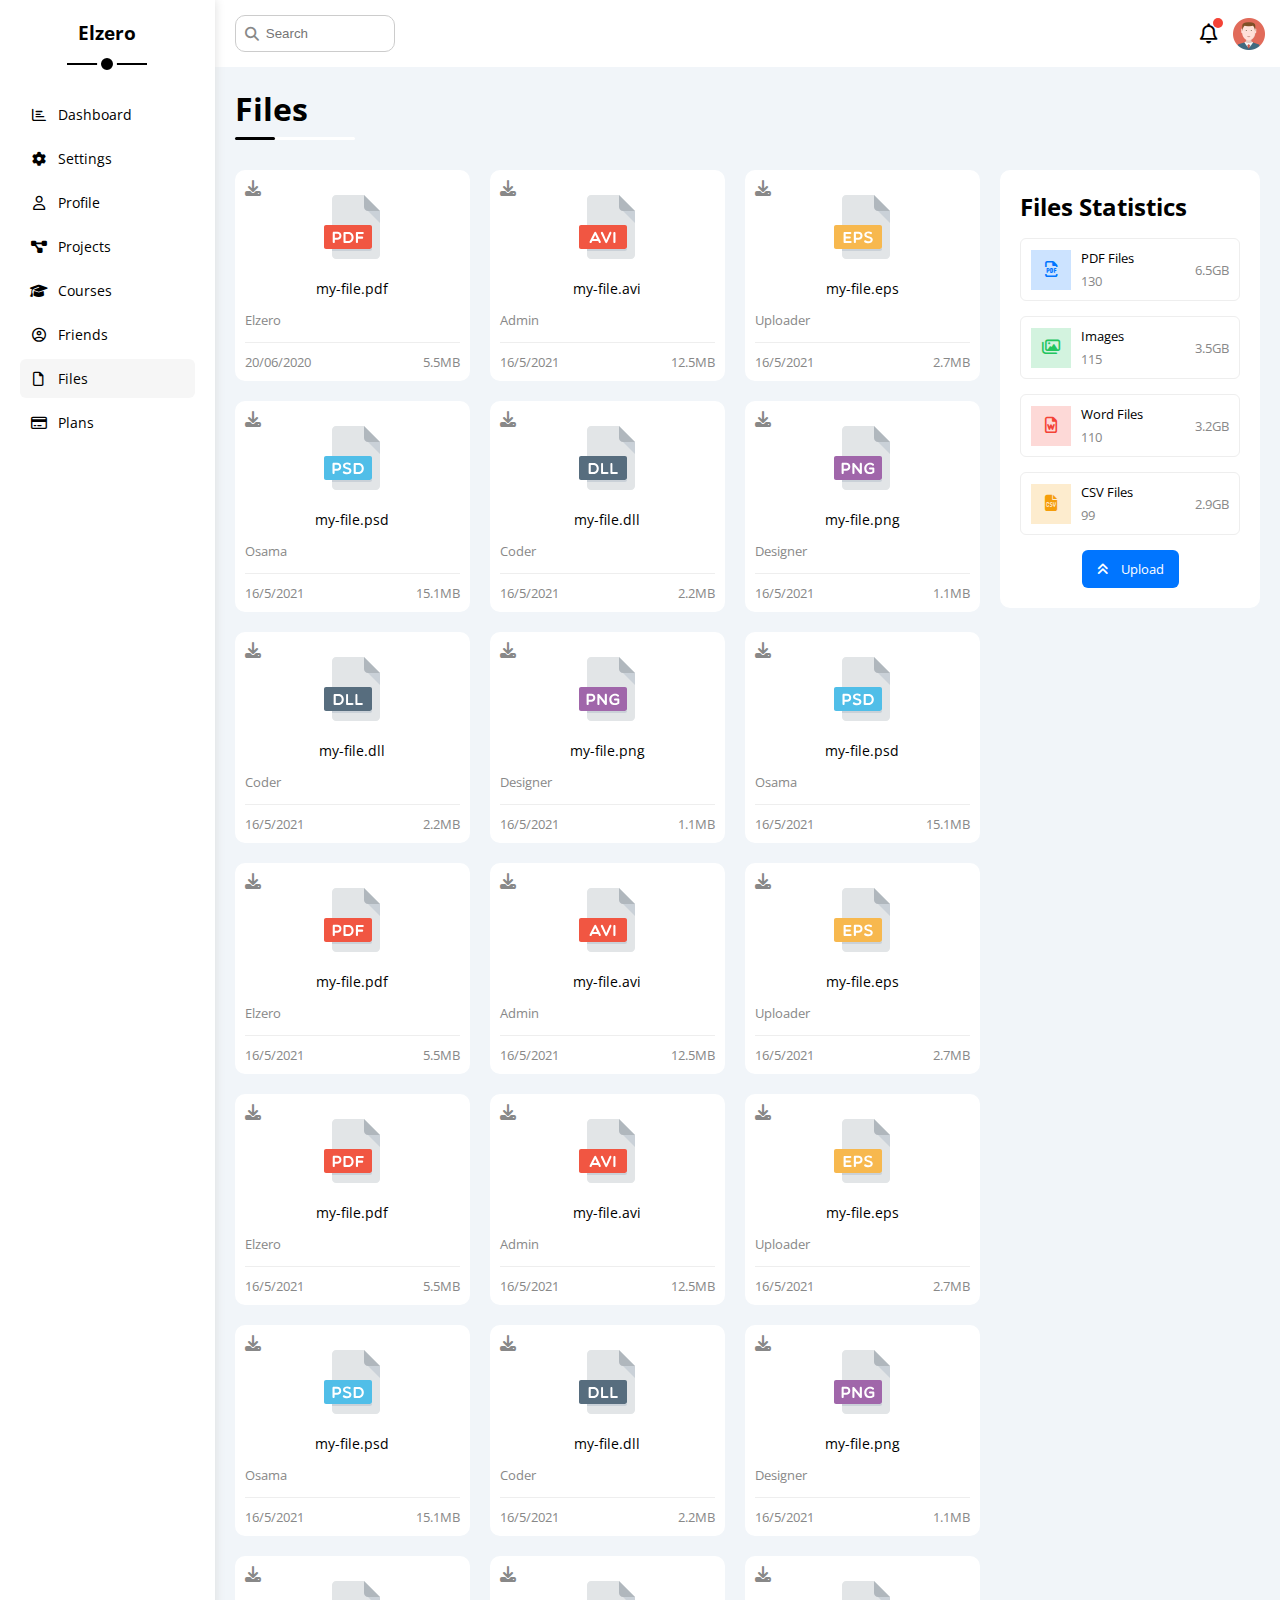
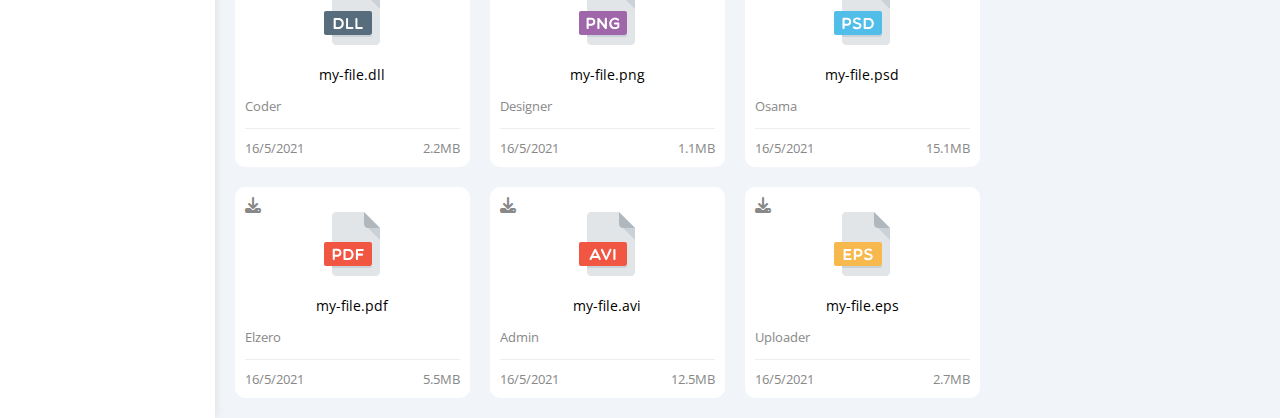
==== commit 390ce4b6: "Update files.html" ====
--- a/files.html
+++ b/files.html
@@ -157,11 +157,11 @@
               ><i class="fa-solid fa-angles-up mr-10"></i> Upload</a
             >
           </div>
-          <div class="files-content d-grid gap-20">
-            <div class="file bg-white p-10 rad-10">
-              <i class="fa-solid fa-download c-grey p-absolute"></i>
-              <div class="icon txt-c">
-                <img class="mt-15 mb-15" src="./img/pdf.svg" alt="" />
+                   <div class="files-content d-grid gap-20">
+            <div class="file bg-white p-10 rad-10">
+              <i class="fa-solid fa-download c-grey p-absolute"></i>
+              <div class="icon txt-c">
+                <img class="mt-15 mb-15" src="./Img/pdf.svg" alt="" />
               </div>
               <div class="txt-c mb-10 fs-14">my-file.pdf</div>
               <p class="c-grey fs-13">Elzero</p>
@@ -173,7 +173,7 @@
             <div class="file bg-white p-10 rad-10">
               <i class="fa-solid fa-download c-grey p-absolute"></i>
               <div class="icon txt-c">
-                <img class="mt-15 mb-15" src="./img/avi.svg" alt="" />
+                <img class="mt-15 mb-15" src="./Img/avi.svg" alt="" />
               </div>
               <div class="txt-c mb-10 fs-14">my-file.avi</div>
               <p class="c-grey fs-13">Admin</p>
@@ -185,7 +185,7 @@
             <div class="file bg-white p-10 rad-10">
               <i class="fa-solid fa-download c-grey p-absolute"></i>
               <div class="icon txt-c">
-                <img class="mt-15 mb-15" src="./img/eps.svg" alt="" />
+                <img class="mt-15 mb-15" src="./Img/eps.svg" alt="" />
               </div>
               <div class="txt-c mb-10 fs-14">my-file.eps</div>
               <p class="c-grey fs-13">Uploader</p>
@@ -197,7 +197,7 @@
             <div class="file bg-white p-10 rad-10">
               <i class="fa-solid fa-download c-grey p-absolute"></i>
               <div class="icon txt-c">
-                <img class="mt-15 mb-15" src="./img/psd.svg" alt="" />
+                <img class="mt-15 mb-15" src="./Img/psd.svg" alt="" />
               </div>
               <div class="txt-c mb-10 fs-14">my-file.psd</div>
               <p class="c-grey fs-13">Osama</p>
@@ -209,7 +209,7 @@
             <div class="file bg-white p-10 rad-10">
               <i class="fa-solid fa-download c-grey p-absolute"></i>
               <div class="icon txt-c">
-                <img class="mt-15 mb-15" src="./img/dll.svg" alt="" />
+                <img class="mt-15 mb-15" src="./Img/dll.svg" alt="" />
               </div>
               <div class="txt-c mb-10 fs-14">my-file.dll</div>
               <p class="c-grey fs-13">Coder</p>
@@ -221,7 +221,7 @@
             <div class="file bg-white p-10 rad-10">
               <i class="fa-solid fa-download c-grey p-absolute"></i>
               <div class="icon txt-c">
-                <img class="mt-15 mb-15" src="./img/png.svg" alt="" />
+                <img class="mt-15 mb-15" src="./Img/png.svg" alt="" />
               </div>
               <div class="txt-c mb-10 fs-14">my-file.png</div>
               <p class="c-grey fs-13">Designer</p>
@@ -233,7 +233,7 @@
             <div class="file bg-white p-10 rad-10">
               <i class="fa-solid fa-download c-grey p-absolute"></i>
               <div class="icon txt-c">
-                <img class="mt-15 mb-15" src="./img/dll.svg" alt="" />
+                <img class="mt-15 mb-15" src="./Img/dll.svg" alt="" />
               </div>
               <div class="txt-c mb-10 fs-14">my-file.dll</div>
               <p class="c-grey fs-13">Coder</p>
@@ -245,7 +245,7 @@
             <div class="file bg-white p-10 rad-10">
               <i class="fa-solid fa-download c-grey p-absolute"></i>
               <div class="icon txt-c">
-                <img class="mt-15 mb-15" src="./img/png.svg" alt="" />
+                <img class="mt-15 mb-15" src="./Img/png.svg" alt="" />
               </div>
               <div class="txt-c mb-10 fs-14">my-file.png</div>
               <p class="c-grey fs-13">Designer</p>
@@ -257,7 +257,7 @@
             <div class="file bg-white p-10 rad-10">
               <i class="fa-solid fa-download c-grey p-absolute"></i>
               <div class="icon txt-c">
-                <img class="mt-15 mb-15" src="./img/psd.svg" alt="" />
+                <img class="mt-15 mb-15" src="./Img/psd.svg" alt="" />
               </div>
               <div class="txt-c mb-10 fs-14">my-file.psd</div>
               <p class="c-grey fs-13">Osama</p>
@@ -269,7 +269,7 @@
             <div class="file bg-white p-10 rad-10">
               <i class="fa-solid fa-download c-grey p-absolute"></i>
               <div class="icon txt-c">
-                <img class="mt-15 mb-15" src="./img/pdf.svg" alt="" />
+                <img class="mt-15 mb-15" src="./Img/pdf.svg" alt="" />
               </div>
               <div class="txt-c mb-10 fs-14">my-file.pdf</div>
               <p class="c-grey fs-13">Elzero</p>
@@ -281,7 +281,7 @@
             <div class="file bg-white p-10 rad-10">
               <i class="fa-solid fa-download c-grey p-absolute"></i>
               <div class="icon txt-c">
-                <img class="mt-15 mb-15" src="./img/avi.svg" alt="" />
+                <img class="mt-15 mb-15" src="./Img/avi.svg" alt="" />
               </div>
               <div class="txt-c mb-10 fs-14">my-file.avi</div>
               <p class="c-grey fs-13">Admin</p>
@@ -293,7 +293,7 @@
             <div class="file bg-white p-10 rad-10">
               <i class="fa-solid fa-download c-grey p-absolute"></i>
               <div class="icon txt-c">
-                <img class="mt-15 mb-15" src="./img/eps.svg" alt="" />
+                <img class="mt-15 mb-15" src="./Img/eps.svg" alt="" />
               </div>
               <div class="txt-c mb-10 fs-14">my-file.eps</div>
               <p class="c-grey fs-13">Uploader</p>
@@ -305,7 +305,7 @@
             <div class="file bg-white p-10 rad-10">
               <i class="fa-solid fa-download c-grey p-absolute"></i>
               <div class="icon txt-c">
-                <img class="mt-15 mb-15" src="./img/pdf.svg" alt="" />
+                <img class="mt-15 mb-15" src="./Img/pdf.svg" alt="" />
               </div>
               <div class="txt-c mb-10 fs-14">my-file.pdf</div>
               <p class="c-grey fs-13">Elzero</p>
@@ -317,7 +317,7 @@
             <div class="file bg-white p-10 rad-10">
               <i class="fa-solid fa-download c-grey p-absolute"></i>
               <div class="icon txt-c">
-                <img class="mt-15 mb-15" src="./img/avi.svg" alt="" />
+                <img class="mt-15 mb-15" src="./Img/avi.svg" alt="" />
               </div>
               <div class="txt-c mb-10 fs-14">my-file.avi</div>
               <p class="c-grey fs-13">Admin</p>
@@ -329,7 +329,7 @@
             <div class="file bg-white p-10 rad-10">
               <i class="fa-solid fa-download c-grey p-absolute"></i>
               <div class="icon txt-c">
-                <img class="mt-15 mb-15" src="./img/eps.svg" alt="" />
+                <img class="mt-15 mb-15" src="./Img/eps.svg" alt="" />
               </div>
               <div class="txt-c mb-10 fs-14">my-file.eps</div>
               <p class="c-grey fs-13">Uploader</p>
@@ -341,7 +341,7 @@
             <div class="file bg-white p-10 rad-10">
               <i class="fa-solid fa-download c-grey p-absolute"></i>
               <div class="icon txt-c">
-                <img class="mt-15 mb-15" src="./img/psd.svg" alt="" />
+                <img class="mt-15 mb-15" src="./Img/psd.svg" alt="" />
               </div>
               <div class="txt-c mb-10 fs-14">my-file.psd</div>
               <p class="c-grey fs-13">Osama</p>
@@ -353,7 +353,7 @@
             <div class="file bg-white p-10 rad-10">
               <i class="fa-solid fa-download c-grey p-absolute"></i>
               <div class="icon txt-c">
-                <img class="mt-15 mb-15" src="./img/dll.svg" alt="" />
+                <img class="mt-15 mb-15" src="./Img/dll.svg" alt="" />
               </div>
               <div class="txt-c mb-10 fs-14">my-file.dll</div>
               <p class="c-grey fs-13">Coder</p>
@@ -365,7 +365,7 @@
             <div class="file bg-white p-10 rad-10">
               <i class="fa-solid fa-download c-grey p-absolute"></i>
               <div class="icon txt-c">
-                <img class="mt-15 mb-15" src="./img/png.svg" alt="" />
+                <img class="mt-15 mb-15" src="./Img/png.svg" alt="" />
               </div>
               <div class="txt-c mb-10 fs-14">my-file.png</div>
               <p class="c-grey fs-13">Designer</p>
@@ -377,7 +377,7 @@
             <div class="file bg-white p-10 rad-10">
               <i class="fa-solid fa-download c-grey p-absolute"></i>
               <div class="icon txt-c">
-                <img class="mt-15 mb-15" src="./img/dll.svg" alt="" />
+                <img class="mt-15 mb-15" src="./Img/dll.svg" alt="" />
               </div>
               <div class="txt-c mb-10 fs-14">my-file.dll</div>
               <p class="c-grey fs-13">Coder</p>
@@ -389,7 +389,7 @@
             <div class="file bg-white p-10 rad-10">
               <i class="fa-solid fa-download c-grey p-absolute"></i>
               <div class="icon txt-c">
-                <img class="mt-15 mb-15" src="./img/png.svg" alt="" />
+                <img class="mt-15 mb-15" src="./Img/png.svg" alt="" />
               </div>
               <div class="txt-c mb-10 fs-14">my-file.png</div>
               <p class="c-grey fs-13">Designer</p>
@@ -401,7 +401,7 @@
             <div class="file bg-white p-10 rad-10">
               <i class="fa-solid fa-download c-grey p-absolute"></i>
               <div class="icon txt-c">
-                <img class="mt-15 mb-15" src="./img/psd.svg" alt="" />
+                <img class="mt-15 mb-15" src="./Img/psd.svg" alt="" />
               </div>
               <div class="txt-c mb-10 fs-14">my-file.psd</div>
               <p class="c-grey fs-13">Osama</p>
@@ -413,7 +413,7 @@
             <div class="file bg-white p-10 rad-10">
               <i class="fa-solid fa-download c-grey p-absolute"></i>
               <div class="icon txt-c">
-                <img class="mt-15 mb-15" src="./img/pdf.svg" alt="" />
+                <img class="mt-15 mb-15" src="./Img/pdf.svg" alt="" />
               </div>
               <div class="txt-c mb-10 fs-14">my-file.pdf</div>
               <p class="c-grey fs-13">Elzero</p>
@@ -425,7 +425,7 @@
             <div class="file bg-white p-10 rad-10">
               <i class="fa-solid fa-download c-grey p-absolute"></i>
               <div class="icon txt-c">
-                <img class="mt-15 mb-15" src="./img/avi.svg" alt="" />
+                <img class="mt-15 mb-15" src="./Img/avi.svg" alt="" />
               </div>
               <div class="txt-c mb-10 fs-14">my-file.avi</div>
               <p class="c-grey fs-13">Admin</p>
@@ -437,7 +437,7 @@
             <div class="file bg-white p-10 rad-10">
               <i class="fa-solid fa-download c-grey p-absolute"></i>
               <div class="icon txt-c">
-                <img class="mt-15 mb-15" src="./img/eps.svg" alt="" />
+                <img class="mt-15 mb-15" src="./Img/eps.svg" alt="" />
               </div>
               <div class="txt-c mb-10 fs-14">my-file.eps</div>
               <p class="c-grey fs-13">Uploader</p>
--- a/Css/Master.css
+++ b/Css/Master.css
@@ -278,7 +278,7 @@
     flex: 1;
 }
 
-.welcome .body .visit {
+.welcome .visit {
     margin: 0 15px 15px auto;
     transition: 0.3s;
     -webkit-transition: 0.3s;
@@ -1623,4 +1623,4 @@
     }
 }
 
-/* End Animation */+/* End Animation */
